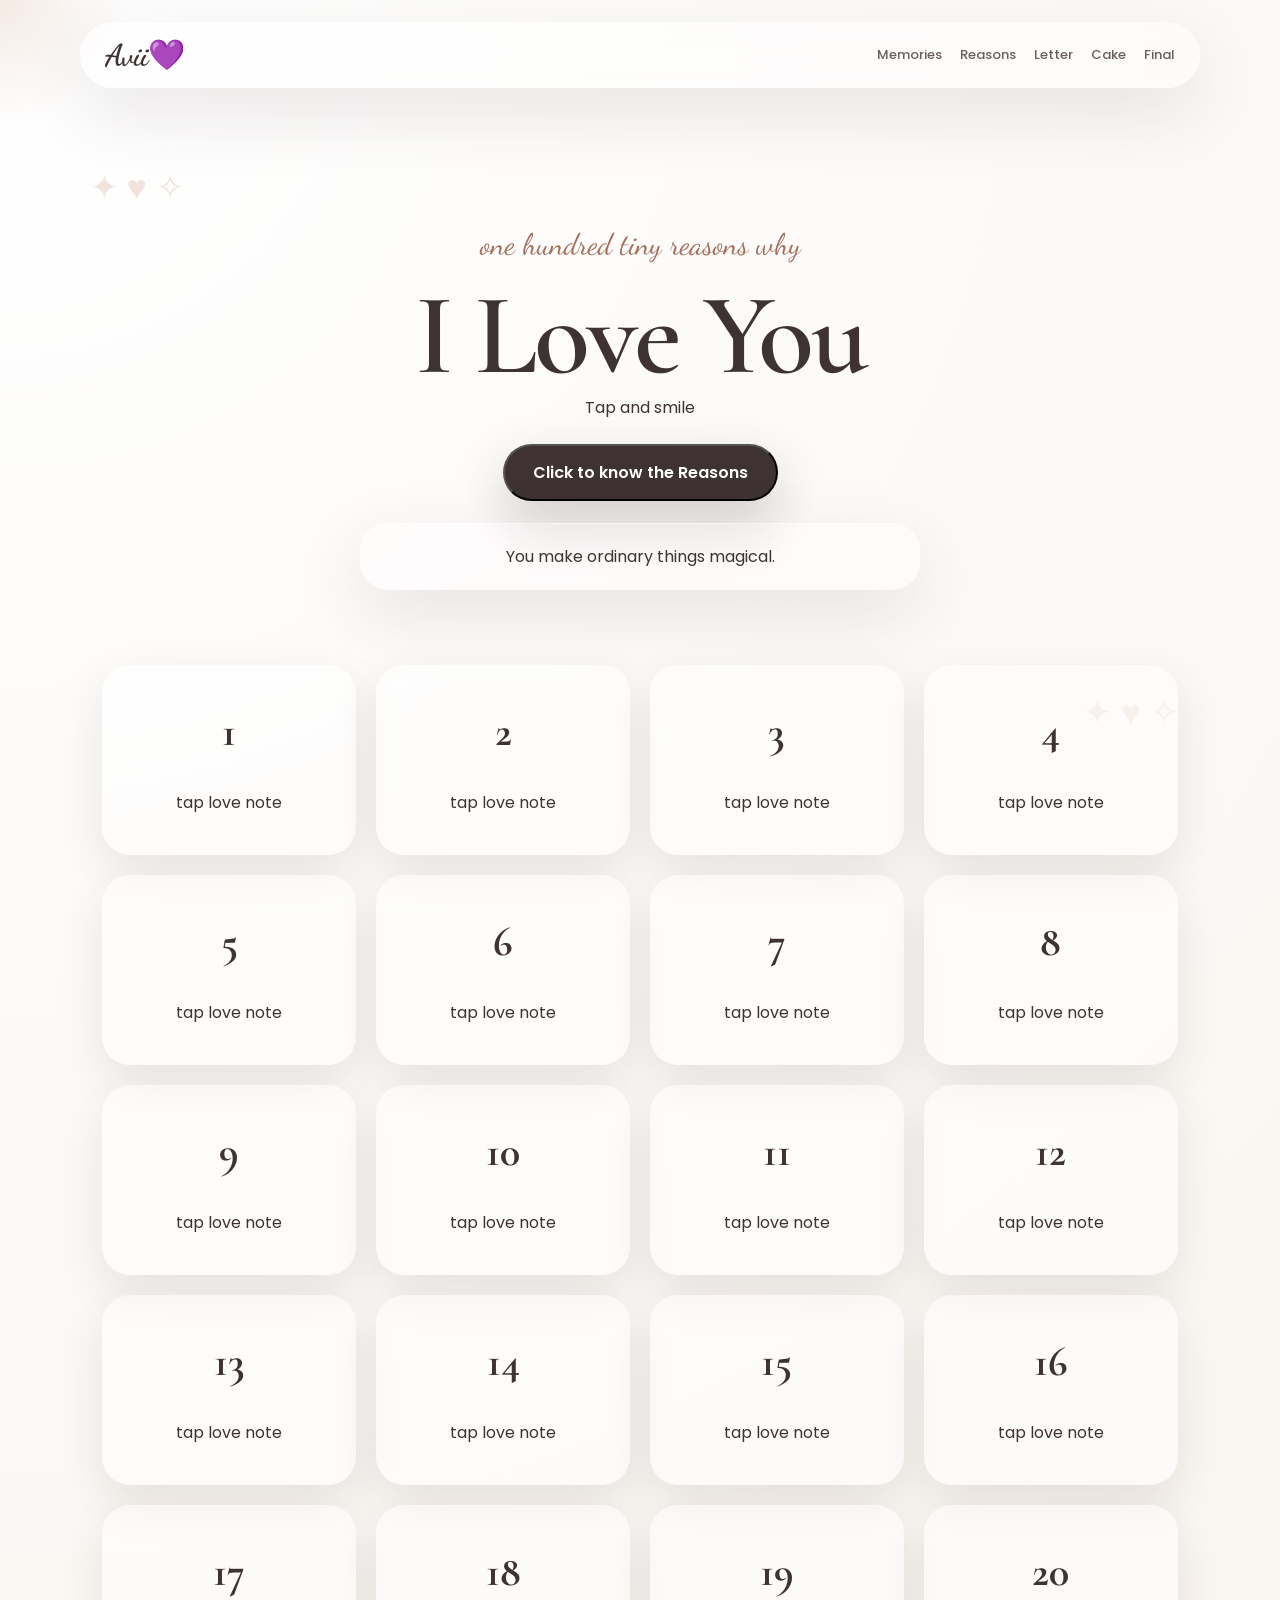
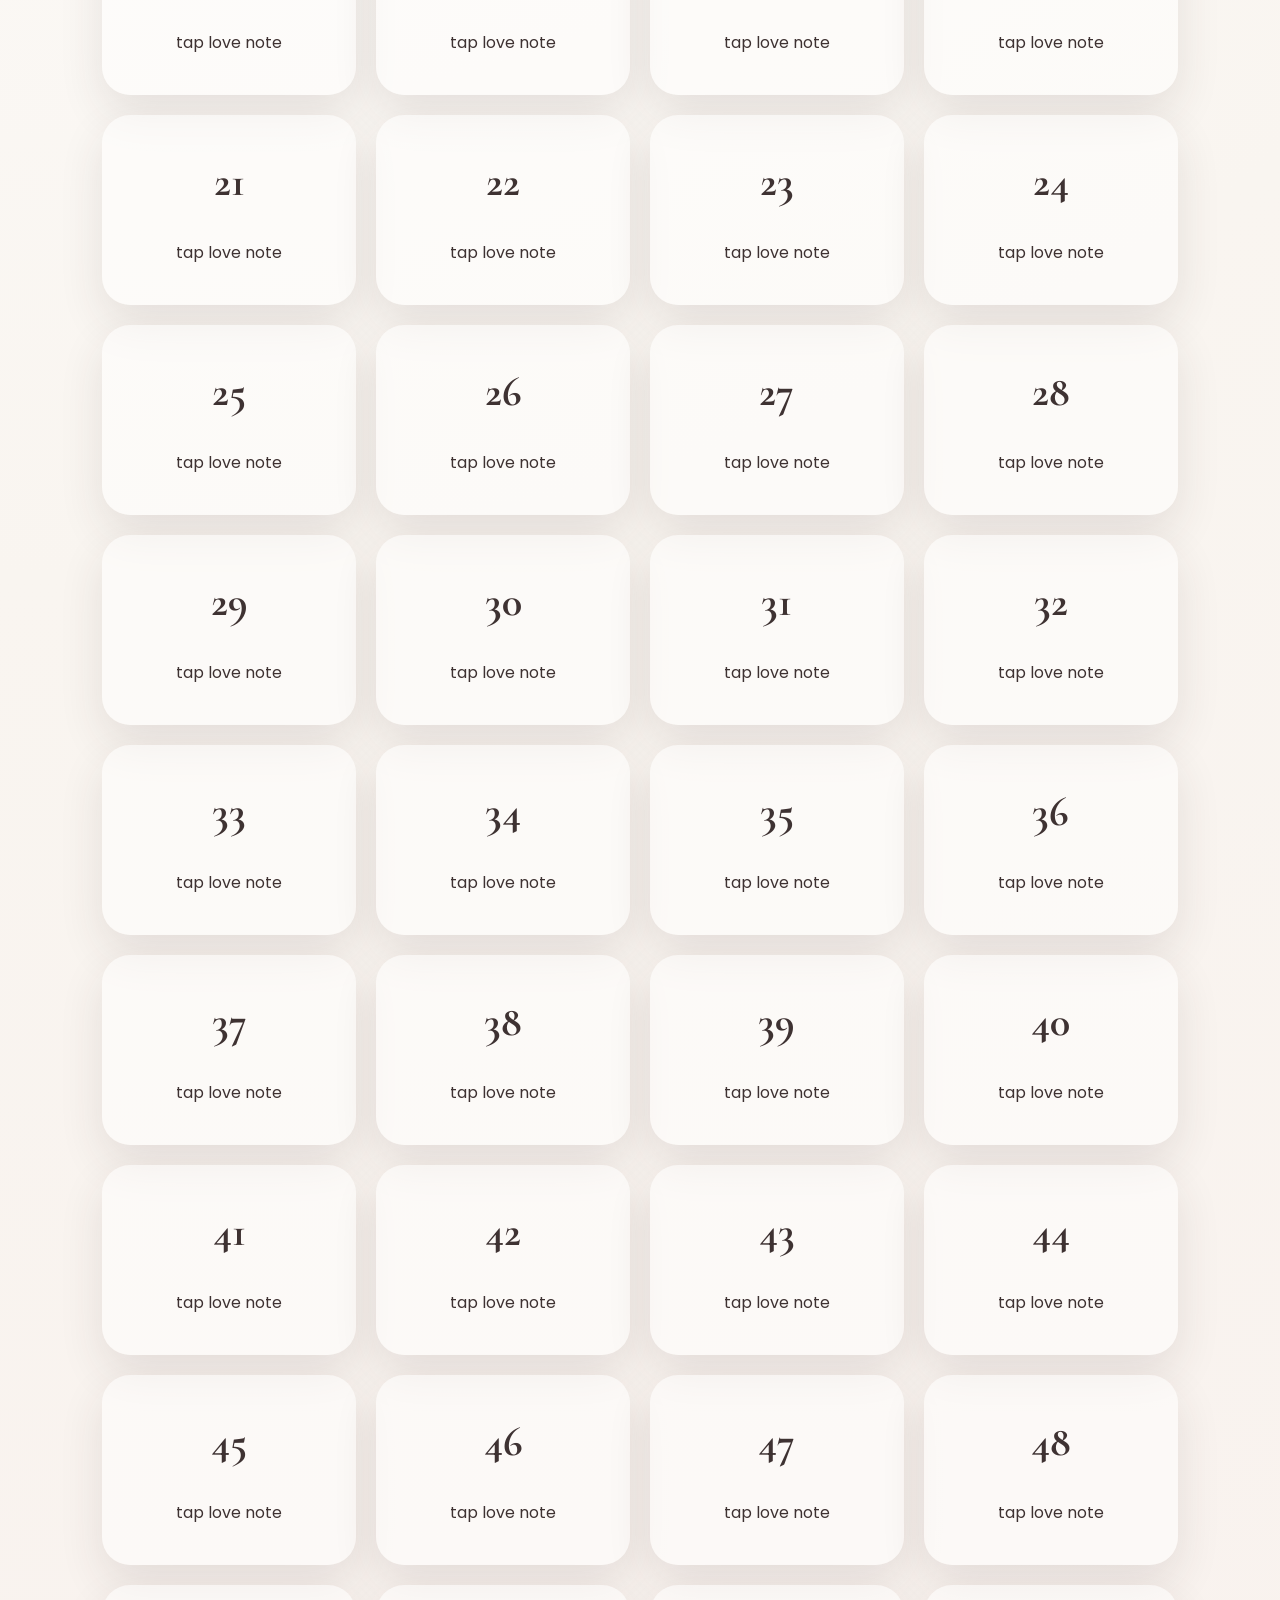
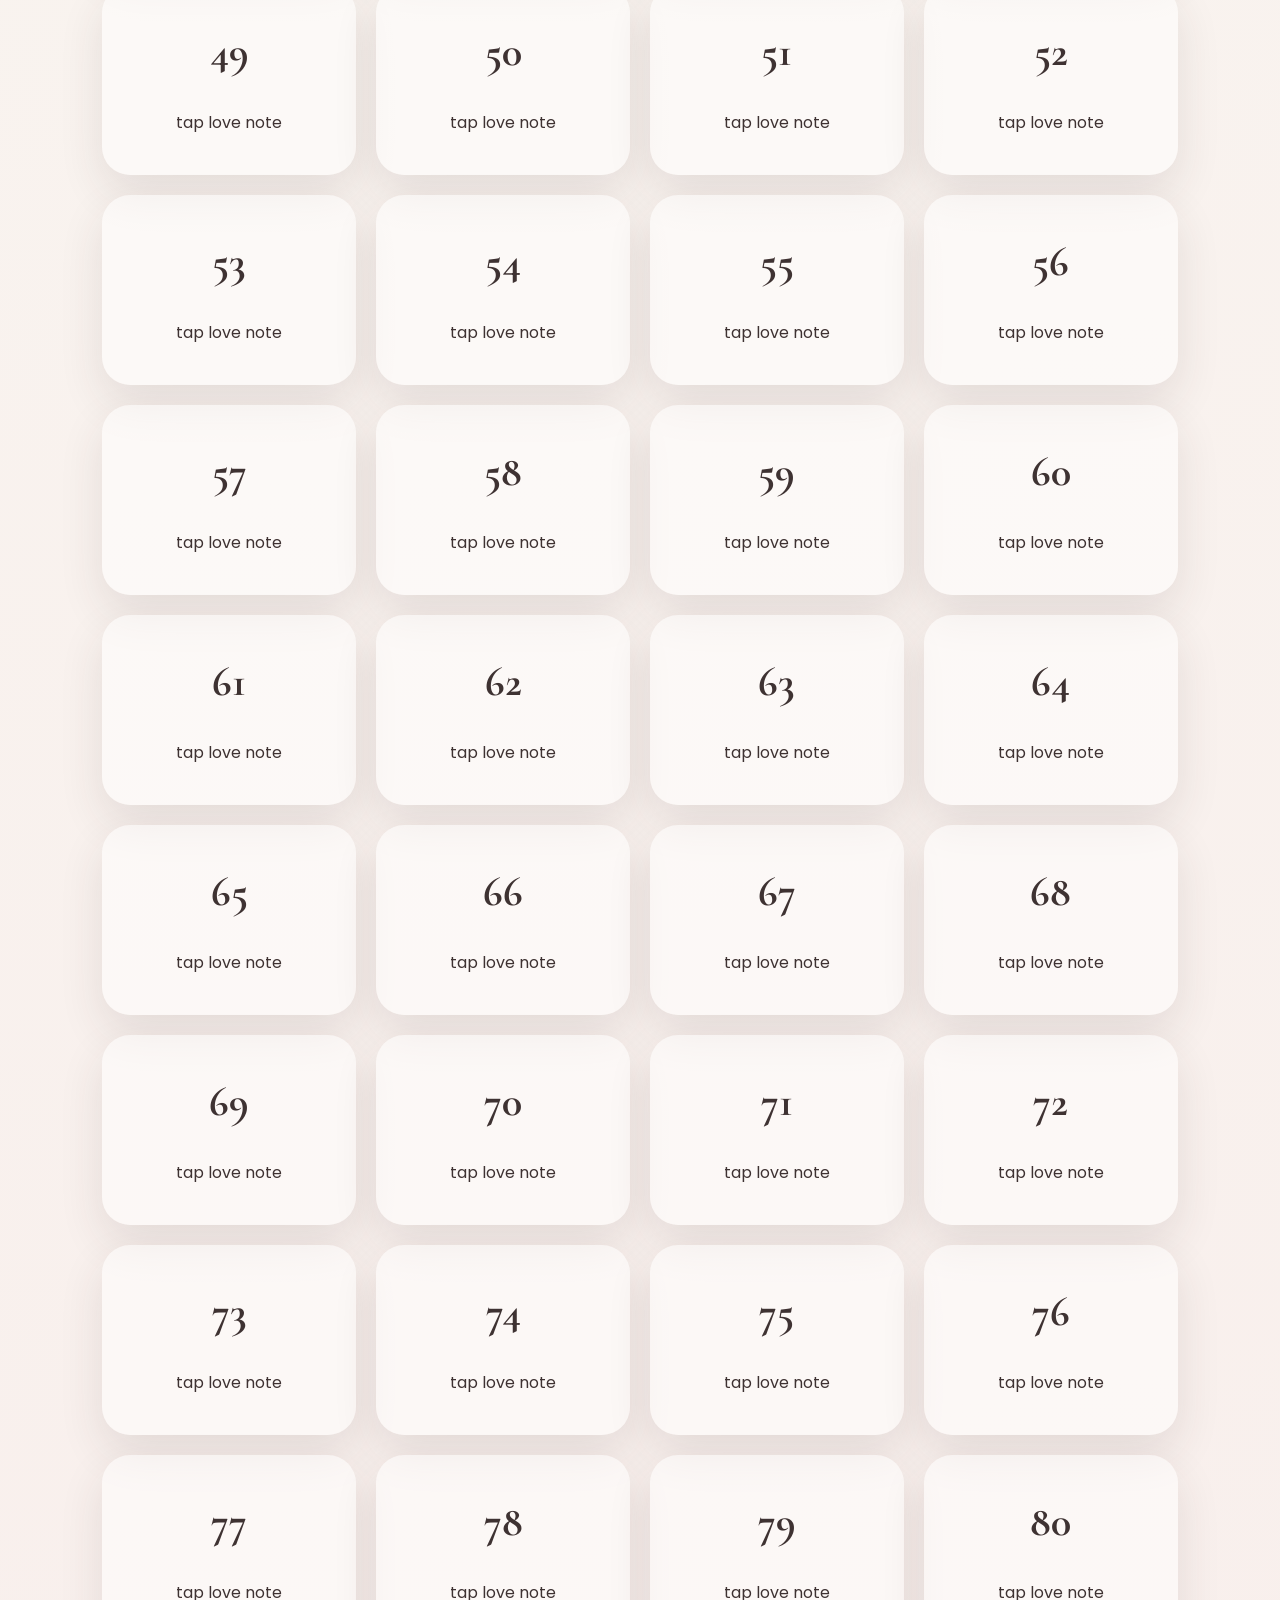
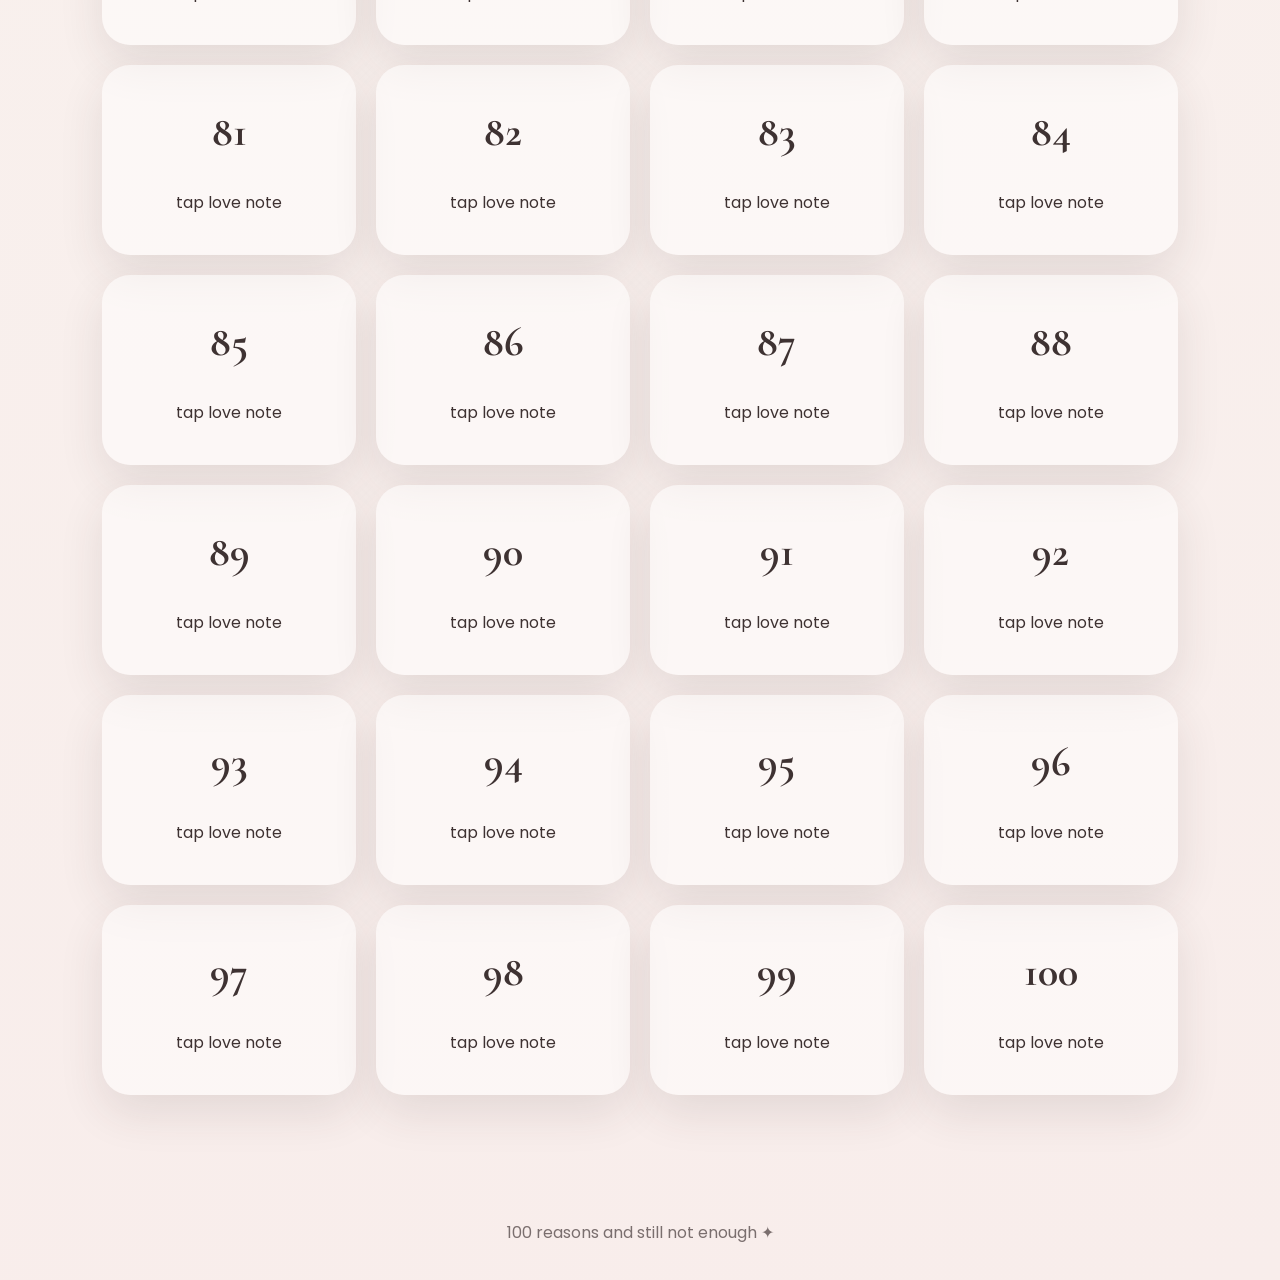
==== reasons.html @ 1ae984a4 "Add files via upload" ====
<!DOCTYPE html>
<html lang="en">
<head>
  <meta charset="UTF-8" />
  <meta name="viewport" content="width=device-width, initial-scale=1.0" />
  <title>Reasons | Avii💜</title>
  <link href="https://fonts.googleapis.com/css2?family=Cormorant+Garamond:wght@400;500;600;700&family=Dancing+Script:wght@500;600;700&family=Poppins:wght@300;400;500;600;700&display=swap" rel="stylesheet" />
  <link rel="stylesheet" href="style.css" />
</head>
<body>
  <div class="cursor-glow"></div>
  <div class="floating-bg"></div>

  <nav class="navbar glass">
    <a href="index.html" class="logo">Avii💜</a>
    <div class="nav-links">
      <a href="memories.html">Memories</a>
      <a href="reasons.html">Reasons</a>
      <a href="letter.html">Letter</a>
      <a href="cake.html">Cake</a>
      <a href="final.html">Final</a>
    </div>
  </nav>

  <header class="sub-hero reveal">
    <p class="script-text">one hundred tiny reasons why</p>
    <h1>I Love You</h1>
    <p>Tap and smile</p>
    <button class="btn primary" id="randomReasonBtn">Click to know the Reasons</button>
    <div class="random-reason glass" id="randomReason">You make ordinary things magical.</div>
  </header>

  <section class="reason-grid" id="reasonGrid" data-image-folder="assets" data-image-count="100">
  </section>

  <footer class="footer">100 reasons and still not enough ✦</footer>
  <script src="script.js"></script>
</body>
</html>
---- style.css ----
:root {
  --warm-white: #f9f5f0;
  --blush: #f8edeb;
  --rose: #e8cfc1;
  --champagne: #d8b4a0;
  --cocoa: #3e3232;
  --serif: "Cormorant Garamond", serif;
  --script: "Dancing Script", cursive;
  --body: "Poppins", sans-serif;
}

* {
  box-sizing: border-box;
  margin: 0;
  padding: 0;
}

html {
  scroll-behavior: smooth;
}

body {
  min-height: 100vh;
  overflow-x: hidden;
  color: var(--cocoa);
  font-family: var(--body);
  background: radial-gradient(circle at top left, #fff 0%, var(--warm-white) 35%, var(--blush) 100%);
}

a {
  color: inherit;
  text-decoration: none;
}

button {
  font: inherit;
}

.glass {
  background: rgba(255, 255, 255, 0.35);
  border: 1px solid rgba(255, 255, 255, 0.55);
  backdrop-filter: blur(22px);
  box-shadow: 0 24px 70px rgba(62, 50, 50, 0.12);
}

.navbar {
  position: fixed;
  top: 22px;
  left: 50%;
  z-index: 50;
  width: min(1120px, 92%);
  display: flex;
  align-items: center;
  justify-content: space-between;
  padding: 14px 24px;
  border-radius: 999px;
  transform: translateX(-50%);
}

.logo {
  font-family: var(--script);
  font-size: 30px;
  font-weight: 700;
}

.nav-links {
  display: flex;
  gap: 18px;
  font-size: 13px;
  font-weight: 500;
}

.nav-links a {
  opacity: 0.78;
  transition: 0.3s;
}

.nav-links a:hover {
  color: #9f6a59;
  opacity: 1;
}

.cursor-glow {
  position: fixed;
  z-index: 0;
  width: 280px;
  height: 280px;
  border-radius: 50%;
  pointer-events: none;
  background: radial-gradient(circle, rgba(216, 180, 160, 0.28), transparent 65%);
  transform: translate(-50%, -50%);
}

.floating-bg::before,
.floating-bg::after {
  content: "✦ ♥ ✧";
  position: fixed;
  z-index: 0;
  color: rgba(216, 180, 160, 0.35);
  font-size: 34px;
  animation: float 8s infinite ease-in-out;
}

.floating-bg::before {
  top: 18%;
  left: 7%;
}

.floating-bg::after {
  right: 8%;
  bottom: 18%;
  animation-delay: 2s;
}

.hero,
.page-section {
  min-height: 100vh;
}

.hero {
  position: relative;
  display: grid;
  grid-template-columns: 1.2fr 0.8fr;
  align-items: center;
  padding: 120px 9% 70px;
  background: linear-gradient(120deg, rgba(249, 245, 240, 0.78), rgba(248, 237, 235, 0.65)), var(--hero-image) center/cover;
}

.hero-overlay {
  position: absolute;
  inset: 0;
  background: radial-gradient(circle at 70% 40%, rgba(255, 255, 255, 0.55), transparent 35%);
}

.hero-content,
.countdown-card {
  position: relative;
  z-index: 2;
}

.script-text {
  margin-bottom: 8px;
  color: #a36f5c;
  font-family: var(--script);
  font-size: 30px;
}

.hero h1,
.sub-hero h1,
.final-page h1,
.cake-page h1 {
  font-family: var(--serif);
  font-size: clamp(62px, 9vw, 128px);
  font-weight: 600;
  line-height: 0.86;
  letter-spacing: -3px;
}

.hero h1 span {
  color: #8f5f51;
  font-style: italic;
}

.hero-desc {
  max-width: 560px;
  margin: 28px 0;
  font-size: 18px;
  line-height: 1.8;
}

.btn {
  display: inline-flex;
  align-items: center;
  justify-content: center;
  margin-right: 12px;
  padding: 14px 28px;
  border-radius: 999px;
  font-weight: 600;
  transition: 0.3s;
}

.primary {
  color: #fff;
  background: var(--cocoa);
  box-shadow: 0 20px 50px rgba(62, 50, 50, 0.22);
}

.ghost {
  background: rgba(255, 255, 255, 0.42);
  border: 1px solid rgba(62, 50, 50, 0.1);
}

.btn:hover,
.cut-cake-btn:hover {
  transform: translateY(-4px);
}

.countdown-card {
  max-width: 420px;
  padding: 28px;
  border-radius: 32px;
}

.countdown {
  display: grid;
  grid-template-columns: repeat(4, 1fr);
  gap: 12px;
}

.countdown div {
  padding: 18px 10px;
  text-align: center;
  background: rgba(255, 255, 255, 0.42);
  border-radius: 22px;
}

.countdown strong {
  font-family: var(--serif);
  font-size: 36px;
}

.countdown span {
  display: block;
  font-size: 12px;
}

.music-btn {
  position: fixed;
  right: 28px;
  bottom: 28px;
  z-index: 60;
  width: 56px;
  height: 56px;
  color: #fff;
  font-size: 24px;
  background: var(--cocoa);
  border: 0;
  border-radius: 50%;
  box-shadow: 0 18px 42px rgba(62, 50, 50, 0.25);
  cursor: pointer;
}

.sub-hero {
  padding: 150px 8% 55px;
  text-align: center;
}

.sub-hero p {
  max-width: 680px;
  margin: 10px auto 24px;
}

.masonry {
  columns: 3 260px;
  column-gap: 24px;
  padding: 30px 8%;
}

.polaroid {
  break-inside: avoid;
  margin-bottom: 24px;
  padding: 14px 14px 22px;
  background: #fff;
  border-radius: 24px;
  box-shadow: 0 20px 55px rgba(62, 50, 50, 0.14);
  transform: rotate(-1deg);
  transition: 0.35s;
}

.polaroid:nth-child(even) {
  transform: rotate(1.5deg);
}

.polaroid:hover {
  transform: translateY(-8px) rotate(0);
}

.photo {
  height: 260px;
  border-radius: 18px;
  background: linear-gradient(135deg, var(--rose), var(--champagne)) center/cover;
}
.photo video {
  width: 100%;
  height: 100%;
  border-radius: 18px;
  object-fit: cover;
  display: block;
}

.tall .photo {
  height: 390px;
}

.wide .photo {
  height: 230px;
}

.polaroid p {
  margin-top: 12px;
  font-family: var(--script);
  font-size: 25px;
}

.reason-grid {
  display: grid;
  grid-template-columns: repeat(auto-fit, minmax(210px, 1fr));
  gap: 20px;
  padding: 20px 8% 90px;
}

.reason-card {
  height: 190px;
  perspective: 900px;
  cursor: pointer;
}

.reason-inner {
  position: relative;
  width: 100%;
  height: 100%;
  transition: 0.7s;
  transform-style: preserve-3d;
}

.reason-card:hover .reason-inner,
.reason-card:focus-within .reason-inner {
  transform: rotateY(180deg);
}

.reason-front,
.reason-back {
  position: absolute;
  inset: 0;
  display: grid;
  place-items: center;
  padding: 24px;
  text-align: center;
  border-radius: 28px;
  backface-visibility: hidden;
  box-shadow: 0 18px 45px rgba(62, 50, 50, 0.11);
}

.reason-front {
  background: rgba(255, 255, 255, 0.5);
}

.reason-front h3 {
  font-family: var(--serif);
  font-size: 42px;
}

.reason-back {
  color: #fff;
  background-position: center;
  background-size: cover;
  transform: rotateY(180deg);
  place-items: end center;
  padding: 24px 20px 22px;
}

.reason-back p {
  width: 100%;
  margin: 0;
  font-family: var(--script);
  font-size: 25px;
  line-height: 1.25;
  text-shadow: 0 8px 24px rgba(0, 0, 0, 0.55);
}

.random-reason {
  max-width: 560px;
  margin: 22px auto 0;
  padding: 20px;
  border-radius: 28px;
}

.letter-page {
  min-height: 100vh;
  display: grid;
  grid-template-columns: 0.8fr 1.2fr;
  gap: 50px;
  align-items: center;
  padding: 150px 9% 70px;
}

.envelope {
  position: relative;
  height: 260px;
  cursor: pointer;
}

.env-body {
  position: absolute;
  bottom: 0;
  display: grid;
  place-items: center;
  width: 100%;
  height: 180px;
  border-radius: 18px;
  background: linear-gradient(135deg, var(--rose), #fff);
  box-shadow: 0 30px 70px rgba(62, 50, 50, 0.14);
}

.flap {
  position: absolute;
  top: 0;
  left: 8%;
  width: 84%;
  height: 160px;
  background: var(--champagne);
  clip-path: polygon(50% 100%, 0 0, 100% 0);
  transform-origin: top;
  transition: 0.7s;
}

.envelope.open .flap {
  transform: rotateX(180deg);
}

.letter-paper {
  min-height: 500px;
  padding: 46px;
  background: #fffaf5;
  border-radius: 34px;
  box-shadow: 0 30px 80px rgba(62, 50, 50, 0.16);
}

.letter-paper h1 {
  font-family: var(--serif);
  font-size: 58px;
}

.letter-paper p:last-child {
  font-size: 17px;
  line-height: 2;
}

.night {
  color: #fff;
  background: radial-gradient(circle at top, #453636 0%, #191317 70%);
}

.cake-page,
.final-page {
  min-height: 100vh;
  display: grid;
  place-items: center;
  padding: 150px 8% 70px;
  text-align: center;
}

.final-page {
  background: linear-gradient(rgba(25, 19, 23, 0.45), rgba(25, 19, 23, 0.86)), var(--final-image) center/cover;
}

.cake-page h1,
.final-page h1 {
  max-width: 900px;
}


.cake-section {
  position: relative;
  display: flex;
  flex-direction: column;
  align-items: center;
  justify-content: center;
  min-height: 62vh;
  overflow: visible;
}

.cake-glow {
  position: absolute;
  width: 460px;
  height: 460px;
  border-radius: 50%;
  background: radial-gradient(circle, rgba(255, 214, 186, 0.34), transparent 68%);
  filter: blur(2px);
}

.cake-stage-text {
  position: relative;
  z-index: 8;
  margin: 18px auto 28px;
  max-width: 620px;
  padding: 14px 22px;
  border: 1px solid rgba(255, 255, 255, 0.32);
  border-radius: 999px;
  background: rgba(255, 255, 255, 0.13);
  color: rgba(255, 255, 255, 0.88);
  backdrop-filter: blur(14px);
  font-size: 14px;
}

.cake {
  position: relative;
  width: 390px;
  height: 330px;
  margin-bottom: 38px;
  overflow: visible;
}

.plate {
  position: absolute;
  left: 50%;
  bottom: -18px;
  width: 390px;
  height: 34px;
  border-radius: 50%;
  background: rgba(255, 255, 255, 0.34);
  transform: translateX(-50%);
  box-shadow: 0 26px 45px rgba(0, 0, 0, 0.24);
}

.candles {
  position: absolute;
  top: 2px;
  left: 50%;
  z-index: 7;
  display: flex;
  gap: 28px;
  transform: translateX(-50%);
  transition: 0.85s ease;
}

.candle {
  position: relative;
  display: block;
  width: 13px;
  height: 58px;
  margin-top: 24px;
  border-radius: 8px;
  background: repeating-linear-gradient(45deg, #fff 0 7px, #f7a7b5 7px 14px);
  box-shadow: inset 0 -8px 12px rgba(0, 0, 0, 0.08);
}

.flame {
  position: absolute;
  top: -28px;
  left: 50%;
  width: 16px;
  height: 30px;
  border-radius: 50% 50% 45% 45%;
  background: radial-gradient(circle at 50% 65%, #fff7a8 0 24%, #ffd166 25% 56%, #ff7b00 57% 100%);
  transform: translateX(-50%);
  box-shadow: 0 0 18px #ffb347, 0 0 36px rgba(255, 179, 71, 0.72);
  animation: flicker 0.8s infinite alternate;
  transform-origin: bottom center;
  transition: 0.45s ease;
}

.smoke {
  position: absolute;
  top: -30px;
  left: 50%;
  width: 10px;
  height: 10px;
  border-radius: 50%;
  background: rgba(255, 255, 255, 0.72);
  opacity: 0;
  filter: blur(3px);
  transform: translateX(-50%) scale(0.3);
}

.cake.blow .flame {
  opacity: 0;
  transform: translateX(-50%) translateY(12px) scale(0.1) rotate(18deg);
  box-shadow: none;
}

.cake.blow .smoke {
  animation: smokeUp 1.45s ease-out forwards;
}

.cake.blow .candle:nth-child(2) .smoke {
  animation-delay: 0.15s;
}

.cake.blow .candle:nth-child(3) .smoke {
  animation-delay: 0.3s;
}

.cake-top,
.cake-middle,
.cake-bottom,
.cake-slice {
  position: absolute;
  left: 50%;
  border-radius: 22px;
  transform: translateX(-50%);
  transition: 0.9s cubic-bezier(0.22, 0.82, 0.22, 1);
}

.cake-top,
.cake-middle,
.cake-bottom {
  z-index: 3;
  box-shadow: 0 24px 42px rgba(0, 0, 0, 0.22);
  overflow: hidden;
}

.cake-top::after,
.cake-middle::after,
.cake-bottom::after {
  content: "";
  position: absolute;
  inset: 11px 18px auto;
  height: 12px;
  border-radius: 999px;
  background: rgba(255, 255, 255, 0.38);
}

.cake-bottom {
  bottom: 24px;
  width: 330px;
  height: 92px;
  background: linear-gradient(135deg, #e8cfc1, #c8937a);
}

.cake-middle {
  bottom: 104px;
  width: 270px;
  height: 84px;
  background: linear-gradient(135deg, #f8edeb, #e7b7aa);
}

.cake-top {
  bottom: 176px;
  width: 210px;
  height: 74px;
  background: linear-gradient(135deg, #fff5f2, #f1c8bb);
}

.cut-line {
  position: absolute;
  left: 57%;
  bottom: 24px;
  z-index: 6;
  width: 3px;
  height: 228px;
  border-radius: 999px;
  background: rgba(255, 255, 255, 0.85);
  opacity: 0;
  transform: rotate(10deg) scaleY(0);
  transform-origin: top;
  box-shadow: 0 0 18px rgba(255, 255, 255, 0.65);
}

.cake.knife-in .cut-line {
  opacity: 1;
  animation: cutTrace 0.75s ease-in-out forwards;
}

.cake-slice {
  z-index: 5;
  right: 20px;
  left: auto;
  bottom: 24px;
  width: 126px;
  height: 225px;
  border-radius: 18px 22px 20px 18px;
  background: linear-gradient(135deg, #fff5f2 0 30%, #f8edeb 30% 63%, #e8cfc1 63% 100%);
  clip-path: polygon(13% 0, 100% 13%, 78% 100%, 0 100%);
  opacity: 0;
  transform: translateX(-12px) rotate(0deg) scale(0.97);
  box-shadow: 0 28px 48px rgba(0, 0, 0, 0.25);
}

.cake-slice::before {
  content: "";
  position: absolute;
  inset: 0;
  background: radial-gradient(circle at 62% 38%, rgba(195, 92, 92, 0.65) 0 4px, transparent 5px),
    radial-gradient(circle at 48% 72%, rgba(195, 92, 92, 0.55) 0 4px, transparent 5px);
}

.knife {
  position: absolute;
  top: 0;
  right: -170px;
  z-index: 9;
  width: 218px;
  height: 44px;
  opacity: 0;
  transform: translate(80px, -20px) rotate(-34deg);
  transform-origin: right center;
  transition: 1s cubic-bezier(0.22, 0.82, 0.22, 1);
}

.knife-blade {
  position: absolute;
  left: 0;
  top: 12px;
  width: 158px;
  height: 18px;
  border-radius: 999px 4px 4px 999px;
  background: linear-gradient(90deg, #ffffff, #d7d7d7 55%, #9e9e9e);
  box-shadow: 0 14px 28px rgba(0, 0, 0, 0.25);
}

.knife-blade::before {
  content: "";
  position: absolute;
  left: 4px;
  top: 3px;
  width: 120px;
  height: 4px;
  border-radius: 999px;
  background: rgba(255, 255, 255, 0.8);
}

.knife-handle {
  position: absolute;
  right: 0;
  top: 5px;
  width: 68px;
  height: 32px;
  border-radius: 999px;
  background: linear-gradient(135deg, #714948, #3e292d);
  box-shadow: inset 8px 0 10px rgba(255, 255, 255, 0.08), 0 12px 24px rgba(0, 0, 0, 0.28);
}

.cake.knife-in .knife {
  opacity: 1;
  transform: translate(-205px, 128px) rotate(-21deg);
}

.cake.sliced .knife {
  opacity: 0;
  transform: translate(-245px, 170px) rotate(-12deg);
}

.cake.sliced .cake-top,
.cake.sliced .cake-middle,
.cake.sliced .cake-bottom {
  clip-path: polygon(0 0, 62% 0, 52% 100%, 0 100%);
}

.cake.sliced .cake-slice {
  opacity: 1;
  transform: translate(78px, 34px) rotate(12deg) scale(1);
}

.cake.sliced .candles {
  transform: translateX(-83%) translateY(-4px) rotate(-5deg);
}

.cut-cake-btn {
  position: relative;
  z-index: 8;
  padding: 18px 40px;
  color: #3e3232;
  font-size: 18px;
  font-weight: 600;
  cursor: pointer;
  background: rgba(255, 255, 255, 0.82);
  border: 0;
  border-radius: 50px;
  box-shadow: 0 10px 30px rgba(0, 0, 0, 0.16);
  transition: 0.4s;
}

.cut-cake-btn:hover {
  transform: translateY(-4px) scale(1.03);
}

.cut-cake-btn:disabled {
  cursor: default;
  opacity: 0.92;
  transform: none;
}

@keyframes smokeUp {
  0% { opacity: 0; transform: translateX(-50%) translateY(0) scale(0.35); }
  20% { opacity: 0.8; }
  100% { opacity: 0; transform: translateX(-50%) translateY(-58px) scale(2.3); }
}

@keyframes cutTrace {
  0% { transform: rotate(10deg) scaleY(0); }
  100% { transform: rotate(10deg) scaleY(1); }
}

#confetti {
  position: fixed;
  inset: 0;
  pointer-events: none;
}

.footer {
  padding: 35px;
  color: rgba(62, 50, 50, 0.68);
  text-align: center;
}

.night .footer {
  color: rgba(255, 255, 255, 0.65);
}

.reveal {
  opacity: 0;
  transform: translateY(24px);
  animation: reveal 0.8s forwards;
}

.delay-1 {
  animation-delay: 0.18s;
}

.delay-2 {
  animation-delay: 0.34s;
}

@keyframes reveal {
  to {
    opacity: 1;
    transform: none;
  }
}

@keyframes float {
  50% {
    transform: translateY(-26px) rotate(8deg);
  }
}

@keyframes flicker {
  to {
    transform: scale(1.15) translateY(-2px);
    opacity: 0.84;
  }
}

@media (max-width: 900px) {
  .hero,
  .letter-page {
    grid-template-columns: 1fr;
  }

  .nav-links {
    display: none;
  }

  .hero {
    padding-top: 145px;
  }

  .hero h1,
  .sub-hero h1,
  .final-page h1,
  .cake-page h1 {
    font-size: 64px;
  }

  .countdown {
    grid-template-columns: repeat(2, 1fr);
  }

  .cake {
    transform: scale(0.86);
  }
}


/* =========================================================
   RESPONSIVE FIXES
   Added to make the birthday website work nicely on laptops,
   tablets, mobile phones, and very small screens.
   ========================================================= */

html {
  -webkit-text-size-adjust: 100%;
}

body {
  width: 100%;
}

img,
video,
canvas {
  max-width: 100%;
}

main,
header,
section,
footer,
.navbar {
  position: relative;
}

.hero-content,
.countdown-card,
.sub-hero,
.masonry,
.reason-grid,
.letter-page,
.cake-page,
.final-page,
.footer {
  z-index: 1;
}

.navbar {
  gap: 14px;
}

.nav-links {
  min-width: 0;
}

.nav-links a {
  white-space: nowrap;
}

.hero-actions {
  display: flex;
  flex-wrap: wrap;
  gap: 12px;
}

.hero-actions .btn,
.final-page .btn,
.sub-hero .btn {
  margin-right: 0;
}

.countdown-card {
  width: 100%;
  justify-self: center;
}

.masonry {
  width: 100%;
}

.photo {
  overflow: hidden;
  background-position: center;
  background-size: cover;
}

.reason-card:focus .reason-inner {
  transform: rotateY(180deg);
}

.letter-paper,
.random-reason,
.countdown-card,
.polaroid,
.reason-front,
.reason-back {
  overflow-wrap: anywhere;
}

/* Laptop / small desktop */
@media (max-width: 1100px) {
  .hero {
    grid-template-columns: 1fr 0.9fr;
    gap: 36px;
    padding-inline: 6%;
  }

  .letter-page {
    gap: 34px;
    padding-inline: 6%;
  }

  .cake-page,
  .final-page {
    padding-inline: 6%;
  }
}

/* Tablet */
@media (max-width: 900px) {
  .navbar {
    top: 14px;
    width: min(720px, 94%);
    align-items: center;
  }

  .nav-links {
    display: flex;
    gap: 12px;
    max-width: 70%;
    overflow-x: auto;
    padding: 6px 2px 7px;
    scrollbar-width: none;
  }

  .nav-links::-webkit-scrollbar {
    display: none;
  }

  .nav-links a {
    padding: 8px 12px;
    border-radius: 999px;
    background: rgba(255, 255, 255, 0.38);
  }

  .hero,
  .letter-page {
    grid-template-columns: 1fr;
  }

  .hero {
    gap: 36px;
    min-height: auto;
    padding: 145px 6% 70px;
    background-position: center top;
  }

  .hero h1,
  .sub-hero h1,
  .final-page h1,
  .cake-page h1 {
    font-size: clamp(52px, 12vw, 82px);
    letter-spacing: -2px;
  }

  .countdown {
    grid-template-columns: repeat(4, 1fr);
  }

  .sub-hero {
    padding: 135px 6% 45px;
  }

  .masonry {
    columns: 2 240px;
    padding-inline: 6%;
  }

  .reason-grid {
    grid-template-columns: repeat(auto-fit, minmax(180px, 1fr));
    padding-inline: 6%;
  }

  .letter-page {
    min-height: auto;
    padding: 135px 6% 60px;
  }

  .envelope {
    max-width: 460px;
    width: 100%;
    margin: 0 auto;
  }

  .letter-paper {
    min-height: 360px;
  }

  .cake-page,
  .final-page {
    min-height: auto;
    padding: 135px 6% 60px;
  }

  .cake-section {
    min-height: 560px;
  }

  .cake {
    transform: scale(0.86);
    transform-origin: center top;
  }
}

/* Mobile */
@media (max-width: 640px) {
  .glass {
    backdrop-filter: blur(16px);
  }

  .navbar {
    top: 10px;
    width: 94%;
    flex-direction: column;
    justify-content: center;
    padding: 12px 14px;
    border-radius: 26px;
  }

  .logo {
    font-size: 28px;
    line-height: 1;
  }

  .nav-links {
    width: 100%;
    max-width: 100%;
    justify-content: flex-start;
    font-size: 12px;
  }

  .cursor-glow {
    display: none;
  }

  .floating-bg::before,
  .floating-bg::after {
    font-size: 24px;
    opacity: 0.65;
  }

  .hero {
    min-height: 100svh;
    padding: 150px 5% 46px;
    text-align: center;
  }

  .script-text {
    font-size: 25px;
  }

  .hero h1,
  .sub-hero h1,
  .final-page h1,
  .cake-page h1 {
    font-size: clamp(44px, 15vw, 62px);
    line-height: 0.92;
    letter-spacing: -1.4px;
  }

  .hero-desc {
    margin: 22px auto;
    font-size: 15px;
    line-height: 1.75;
  }

  .hero-actions {
    justify-content: center;
  }

  .btn {
    width: min(100%, 280px);
    padding: 13px 20px;
  }

  .countdown-card {
    padding: 20px;
    border-radius: 26px;
  }

  .countdown {
    grid-template-columns: repeat(2, 1fr);
    gap: 10px;
  }

  .countdown div {
    padding: 14px 8px;
    border-radius: 18px;
  }

  .countdown strong {
    font-size: 31px;
  }

  .music-btn {
    right: 18px;
    bottom: 18px;
    width: 50px;
    height: 50px;
    font-size: 22px;
  }

  .sub-hero {
    padding: 145px 5% 35px;
  }

  .sub-hero p {
    font-size: 14px;
    line-height: 1.7;
  }

  .masonry {
    columns: 1;
    padding: 20px 5% 60px;
  }

  .polaroid {
    margin-bottom: 18px;
    border-radius: 22px;
    transform: none;
  }

  .polaroid:nth-child(even),
  .polaroid:hover {
    transform: none;
  }

  .photo,
  .wide .photo {
    height: 245px;
  }

  .tall .photo {
    height: 340px;
  }

  .reason-grid {
    grid-template-columns: 1fr;
    gap: 16px;
    padding: 16px 5% 65px;
  }

  .reason-card {
    height: 172px;
  }

  .reason-front,
  .reason-back {
    border-radius: 24px;
  }

  .reason-back p,
  .polaroid p {
    font-size: 23px;
  }

  .random-reason {
    margin-top: 16px;
    padding: 16px;
    font-size: 14px;
  }

  .letter-page {
    padding: 145px 5% 45px;
    gap: 26px;
  }

  .envelope {
    height: 220px;
  }

  .env-body {
    height: 150px;
  }

  .flap {
    height: 135px;
  }

  .letter-paper {
    min-height: 330px;
    padding: 28px 22px;
    border-radius: 28px;
  }

  .letter-paper p:last-child {
    font-size: 15px;
    line-height: 1.9;
  }

  .cake-page,
  .final-page {
    padding: 145px 5% 48px;
  }

  .final-page p,
  .cake-page p {
    font-size: 14px;
    line-height: 1.7;
  }

  .cake-section {
    min-height: 500px;
    width: 100%;
  }

  .cake-glow {
    width: 320px;
    height: 320px;
  }

  .cake-stage-text {
    width: min(100%, 330px);
    margin-bottom: 12px;
    padding: 12px 16px;
    white-space: normal;
  }

  .cake {
    margin-bottom: -10px;
    transform: scale(0.72);
    transform-origin: center top;
  }

  .cut-cake-btn {
    width: min(100%, 310px);
    padding: 15px 22px;
    font-size: 16px;
  }

  .footer {
    padding: 25px 18px;
    font-size: 13px;
  }
}

/* Very small phones */
@media (max-width: 380px) {
  .navbar {
    width: 96%;
    padding-inline: 10px;
  }

  .nav-links a {
    padding: 7px 10px;
  }

  .hero,
  .sub-hero,
  .letter-page,
  .cake-page,
  .final-page {
    padding-inline: 4%;
  }

  .hero h1,
  .sub-hero h1,
  .final-page h1,
  .cake-page h1 {
    font-size: clamp(39px, 14vw, 50px);
  }

  .script-text {
    font-size: 23px;
  }

  .photo,
  .wide .photo {
    height: 220px;
  }

  .tall .photo {
    height: 300px;
  }

  .countdown strong {
    font-size: 28px;
  }

  .cake-section {
    min-height: 470px;
  }

  .cake {
    transform: scale(0.64);
    margin-bottom: -48px;
  }
}

@media (prefers-reduced-motion: reduce) {
  *,
  *::before,
  *::after {
    scroll-behavior: auto !important;
    animation-duration: 0.001ms !important;
    animation-iteration-count: 1 !important;
    transition-duration: 0.001ms !important;
  }
}


/* floating hearts */
.heart-layer { position: fixed; inset: 0; pointer-events: none; overflow: hidden; z-index: 5; }
.float-heart { position: absolute; bottom: -40px; opacity: 0; animation: heartRise linear forwards; }
@keyframes heartRise {
  0% { transform: translateY(0) rotate(0deg); opacity: 0; }
  10% { opacity: .85; }
  100% { transform: translateY(-110vh) rotate(25deg); opacity: 0; }
}
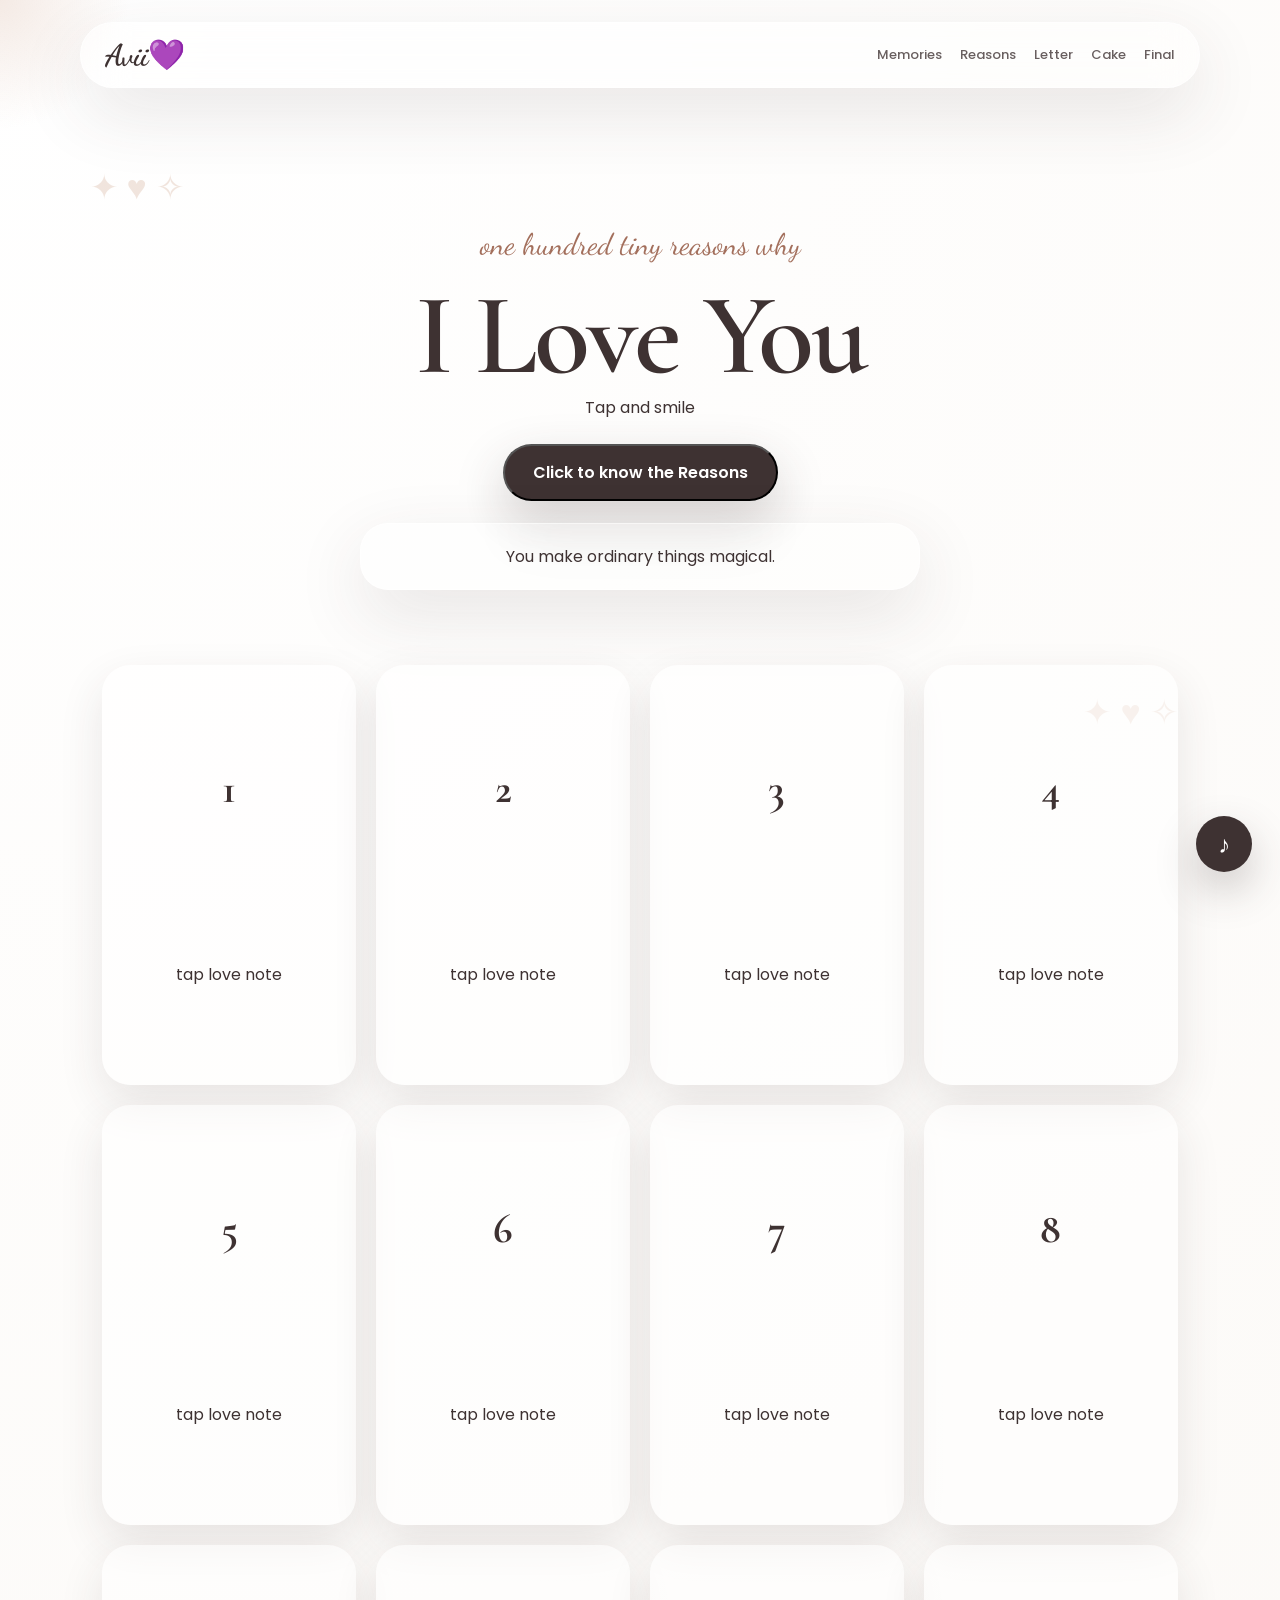
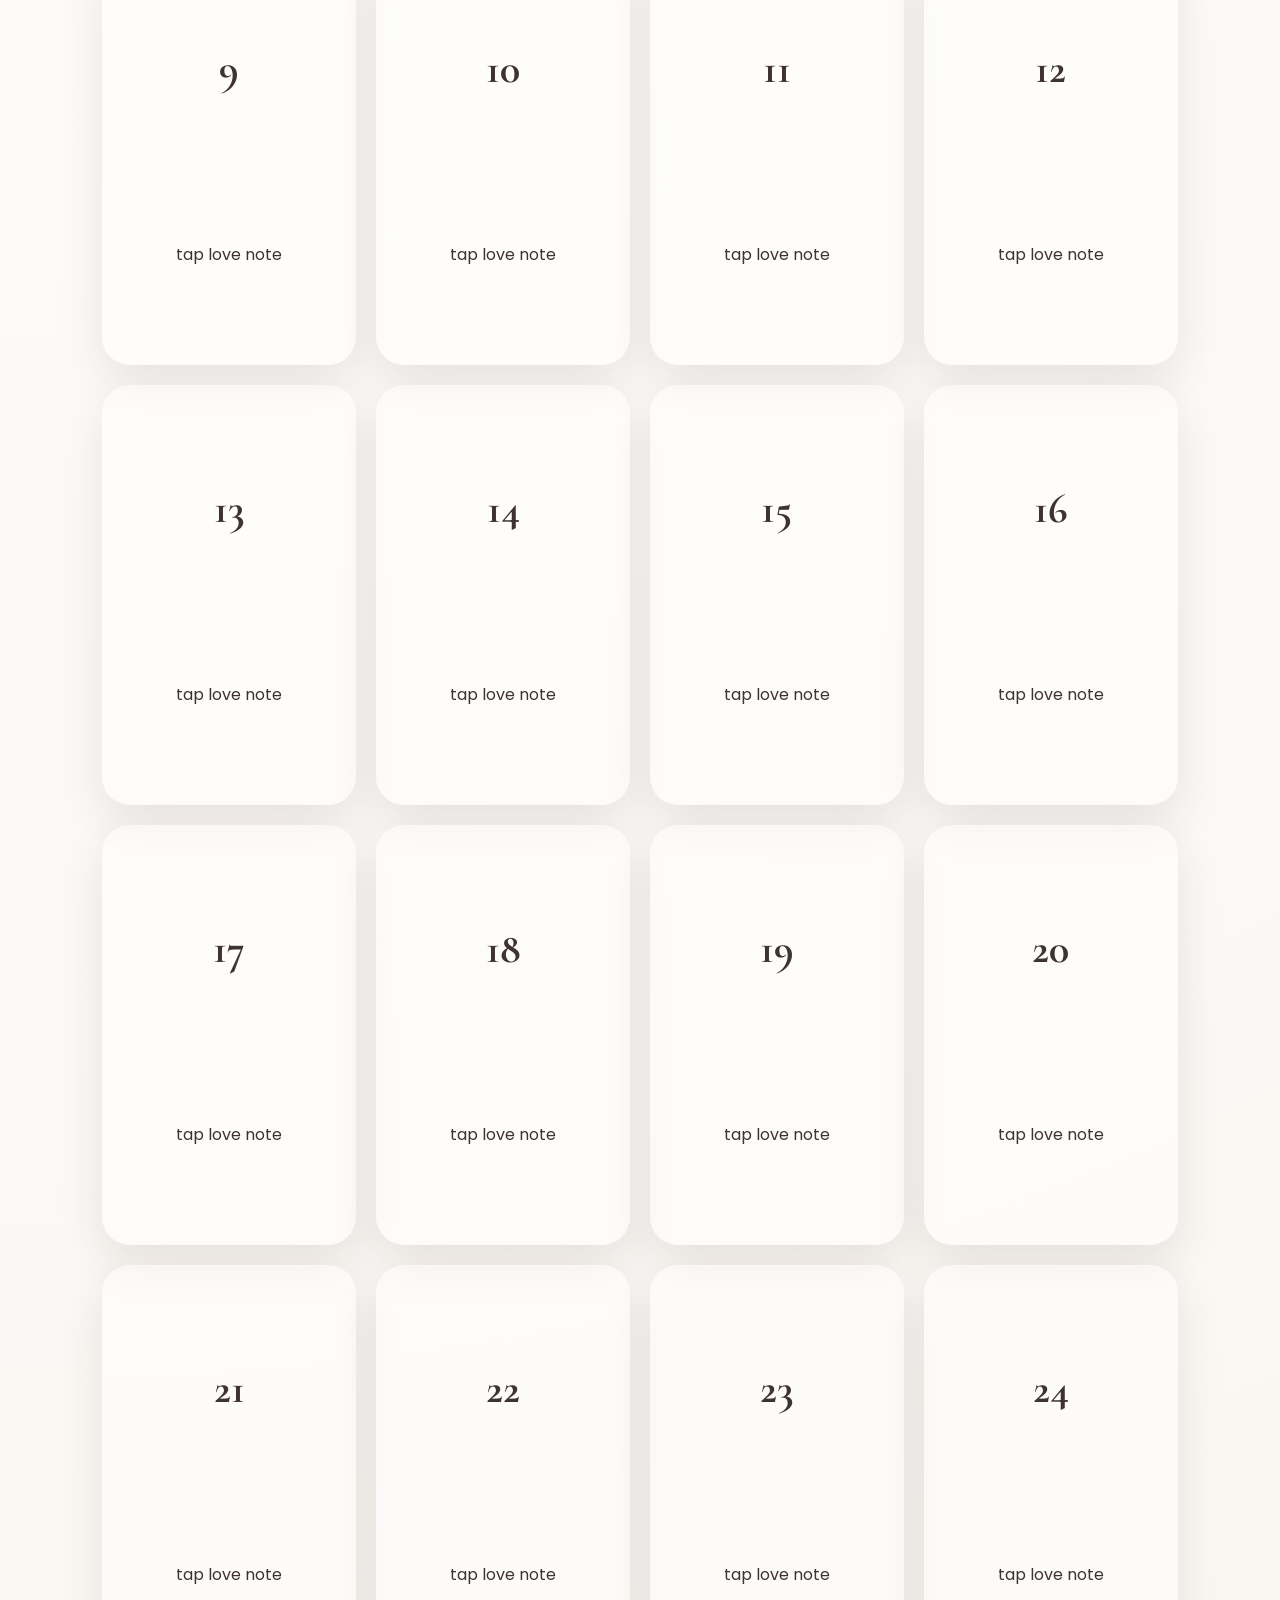
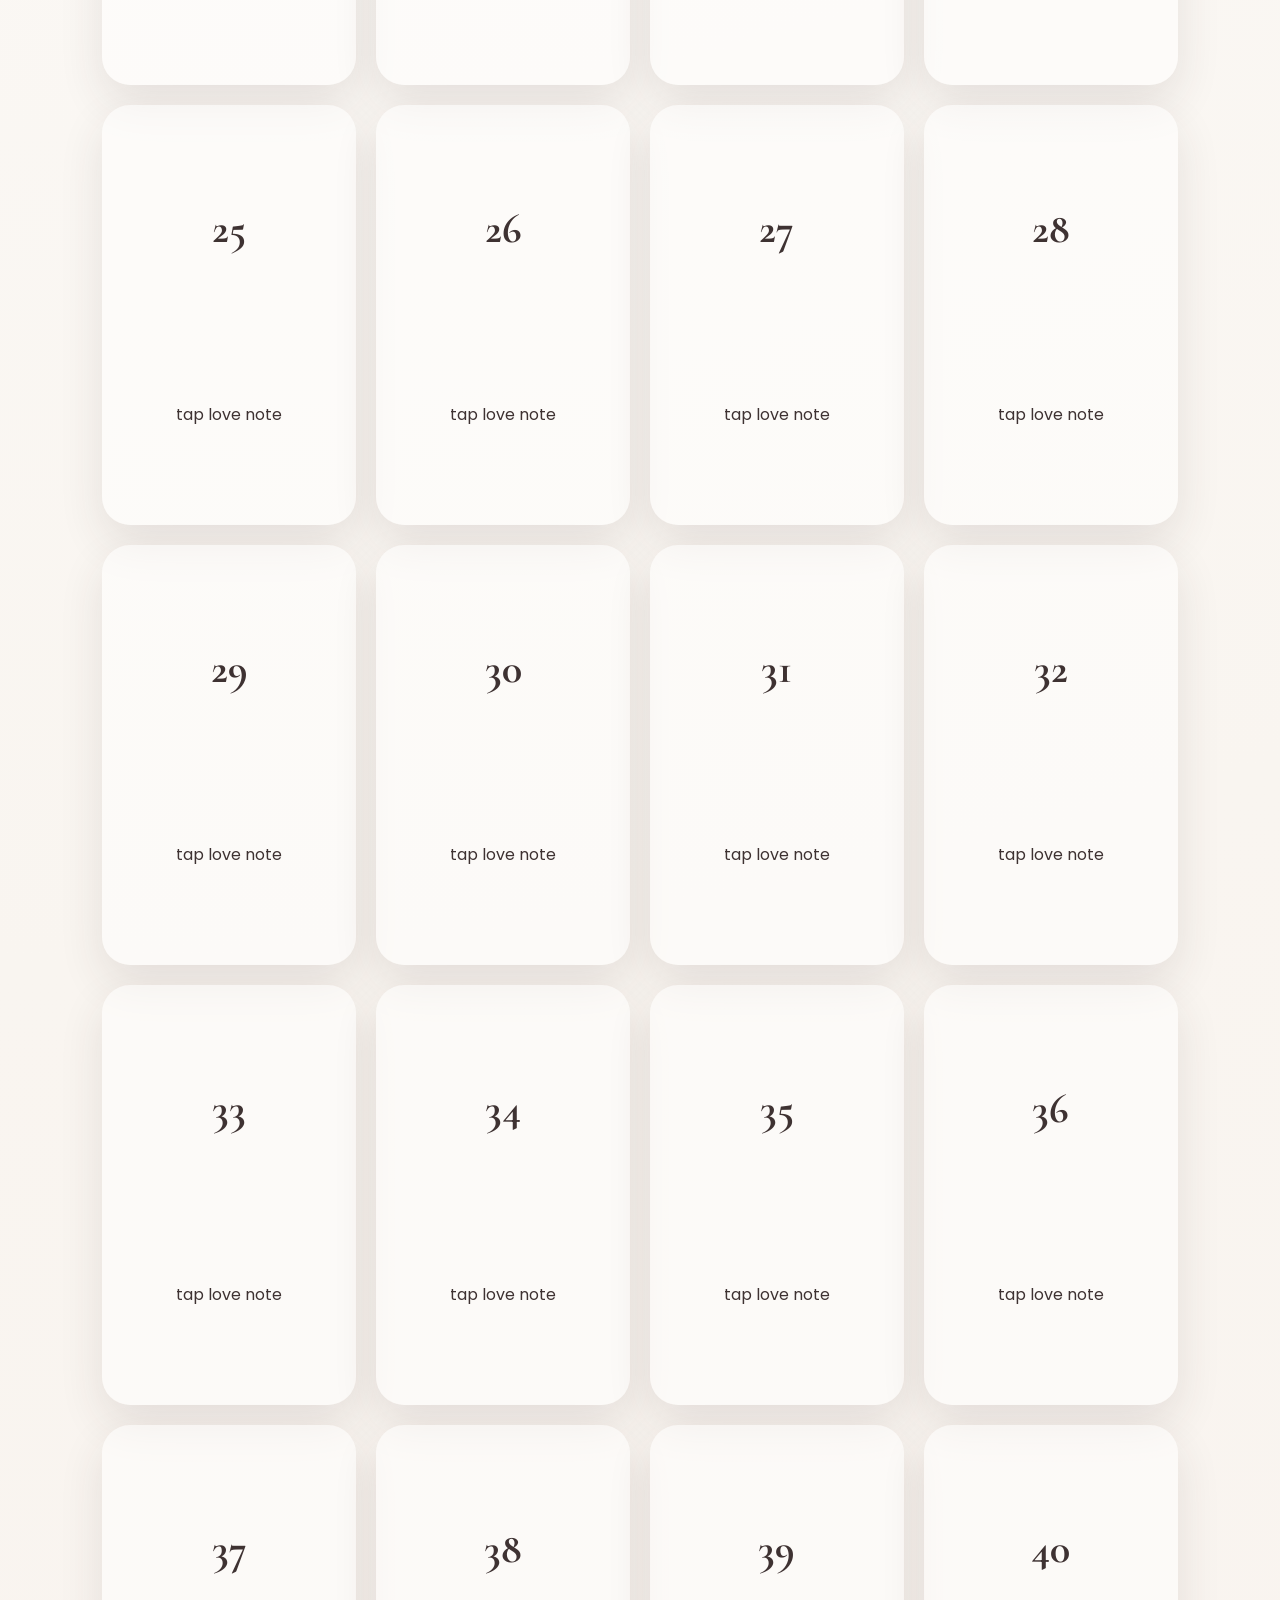
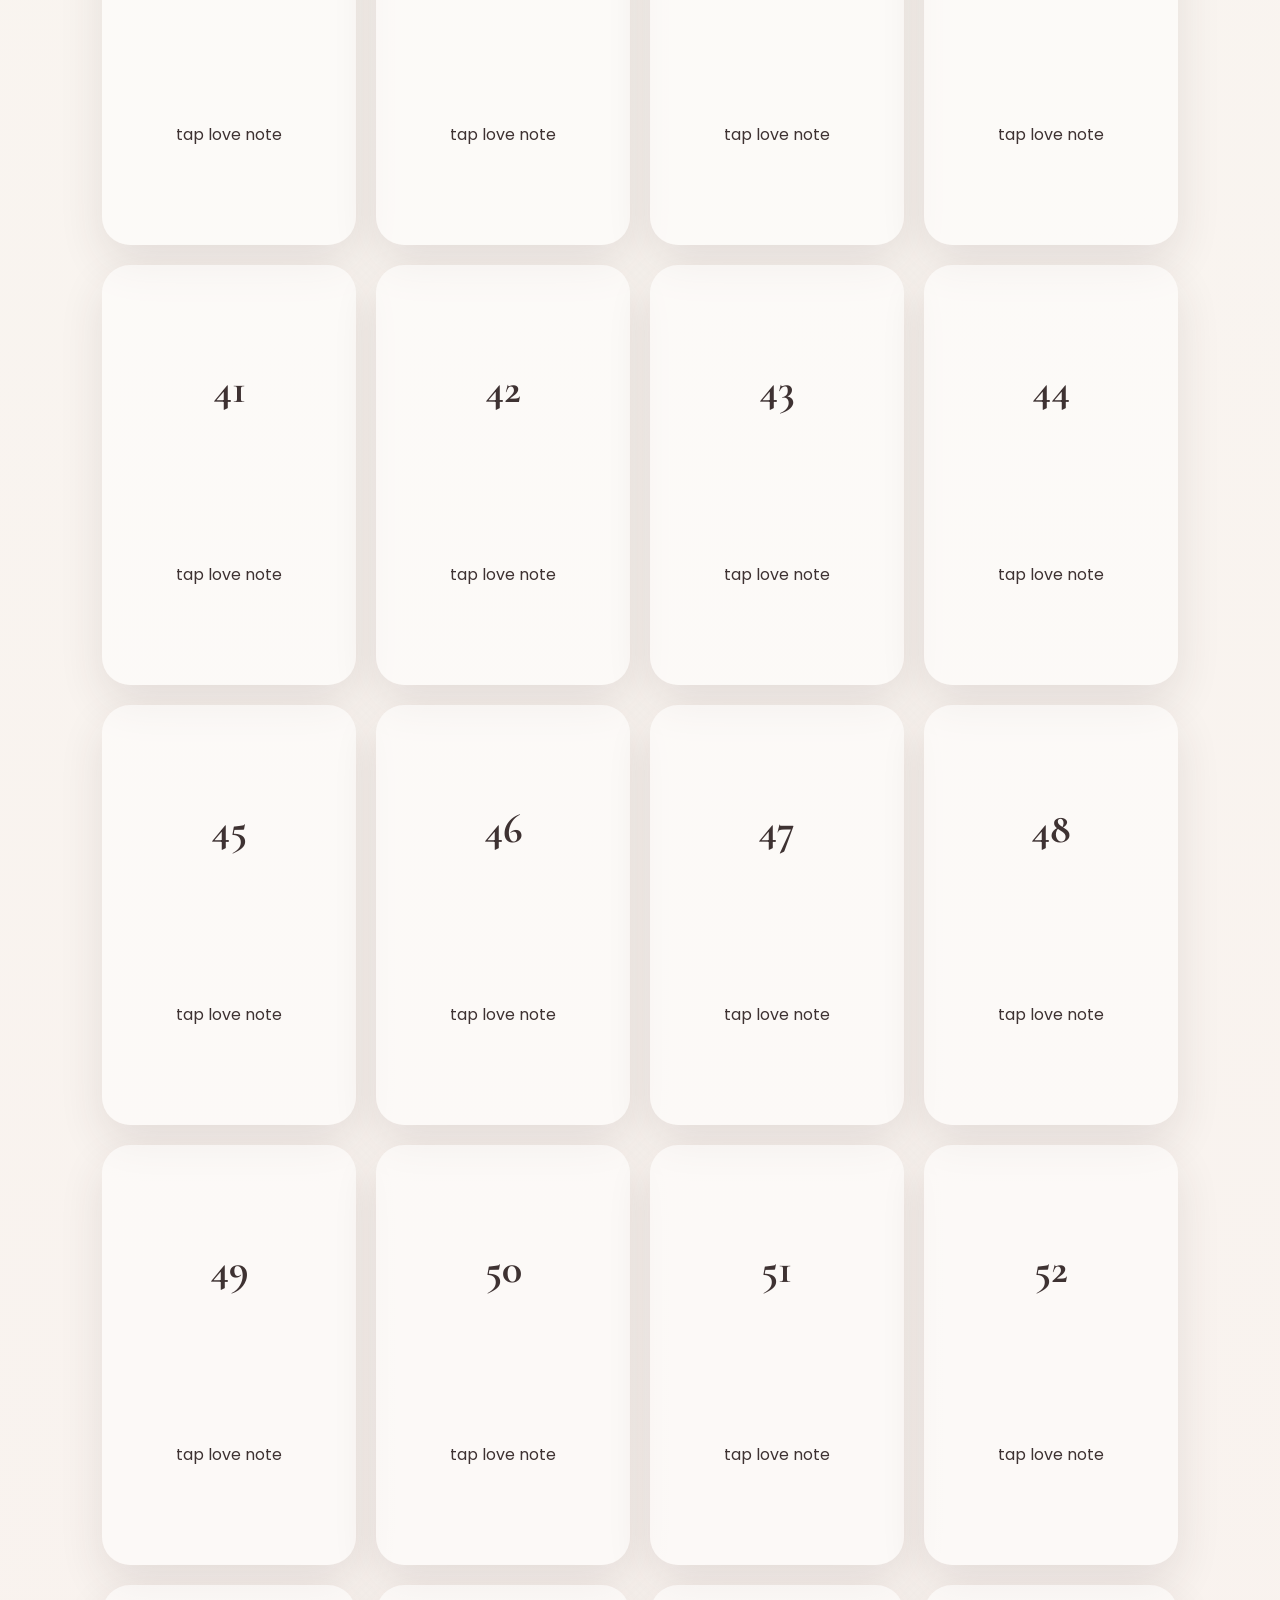
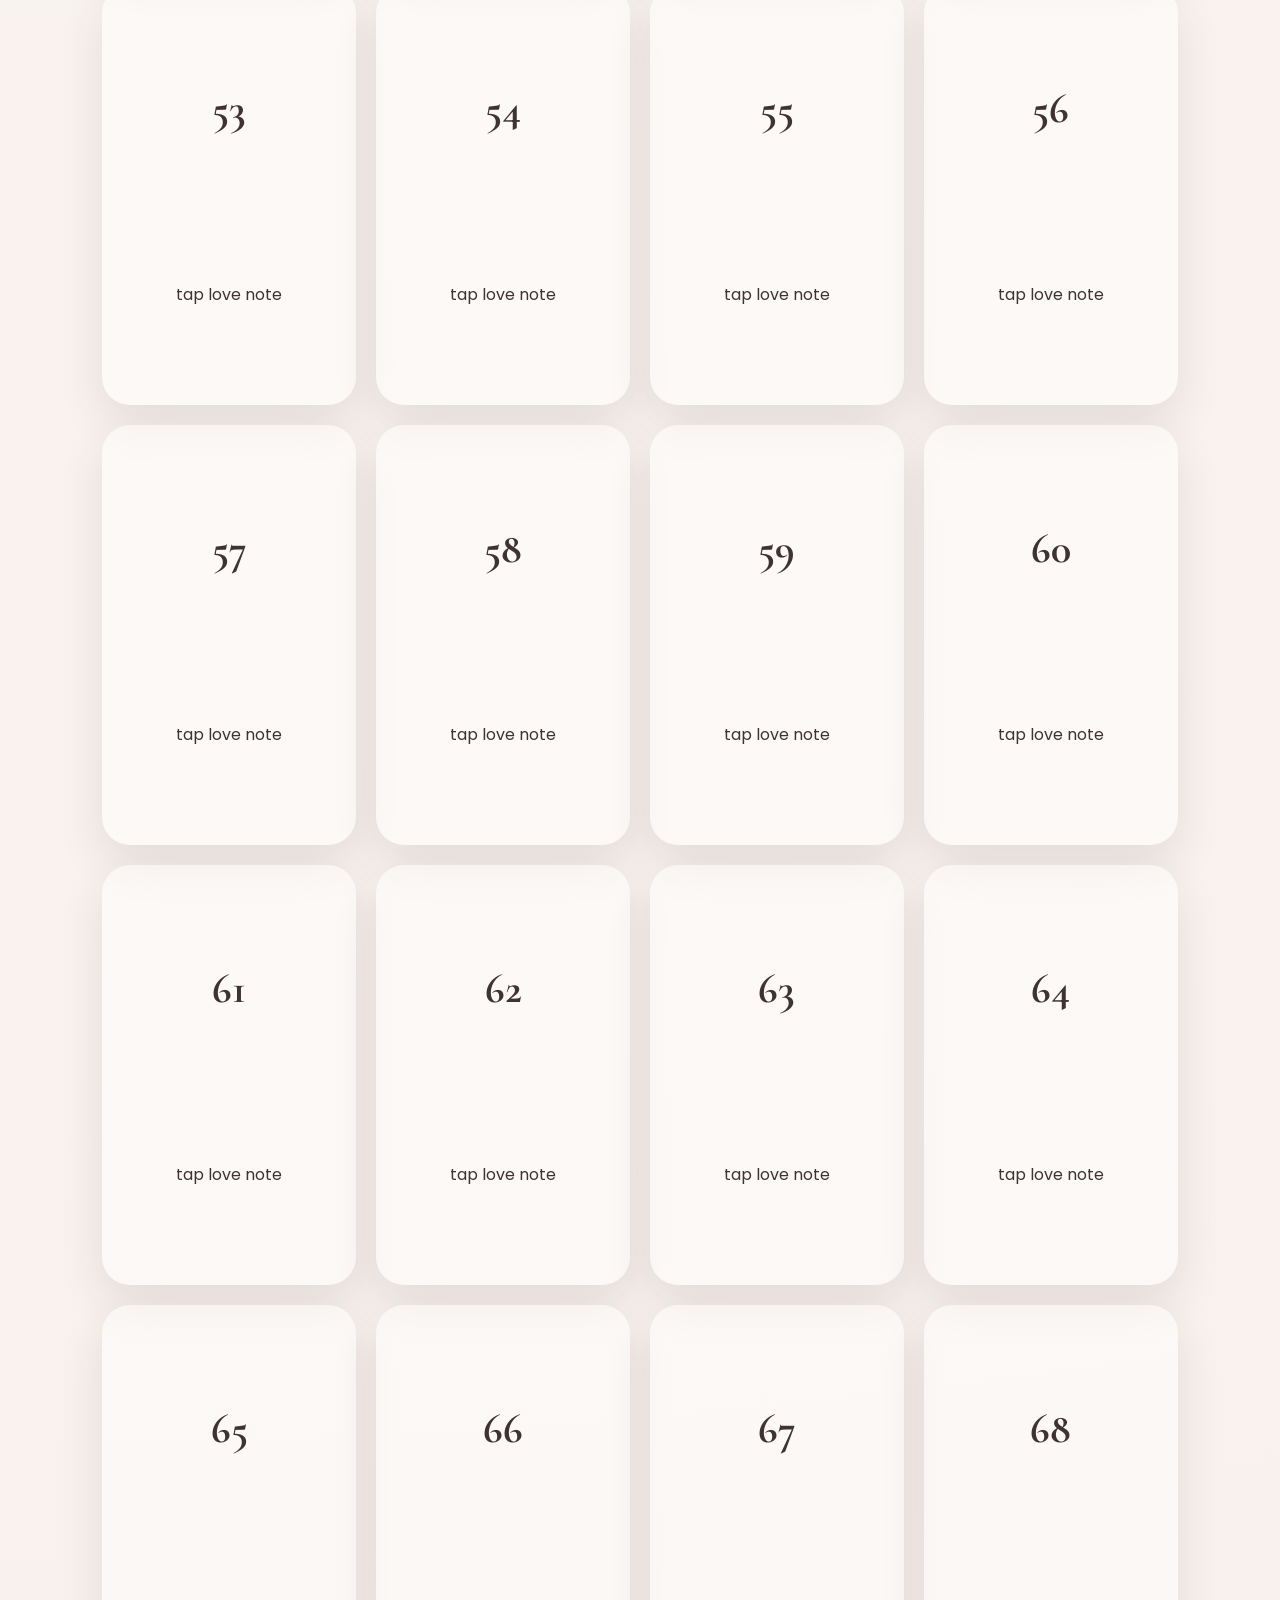
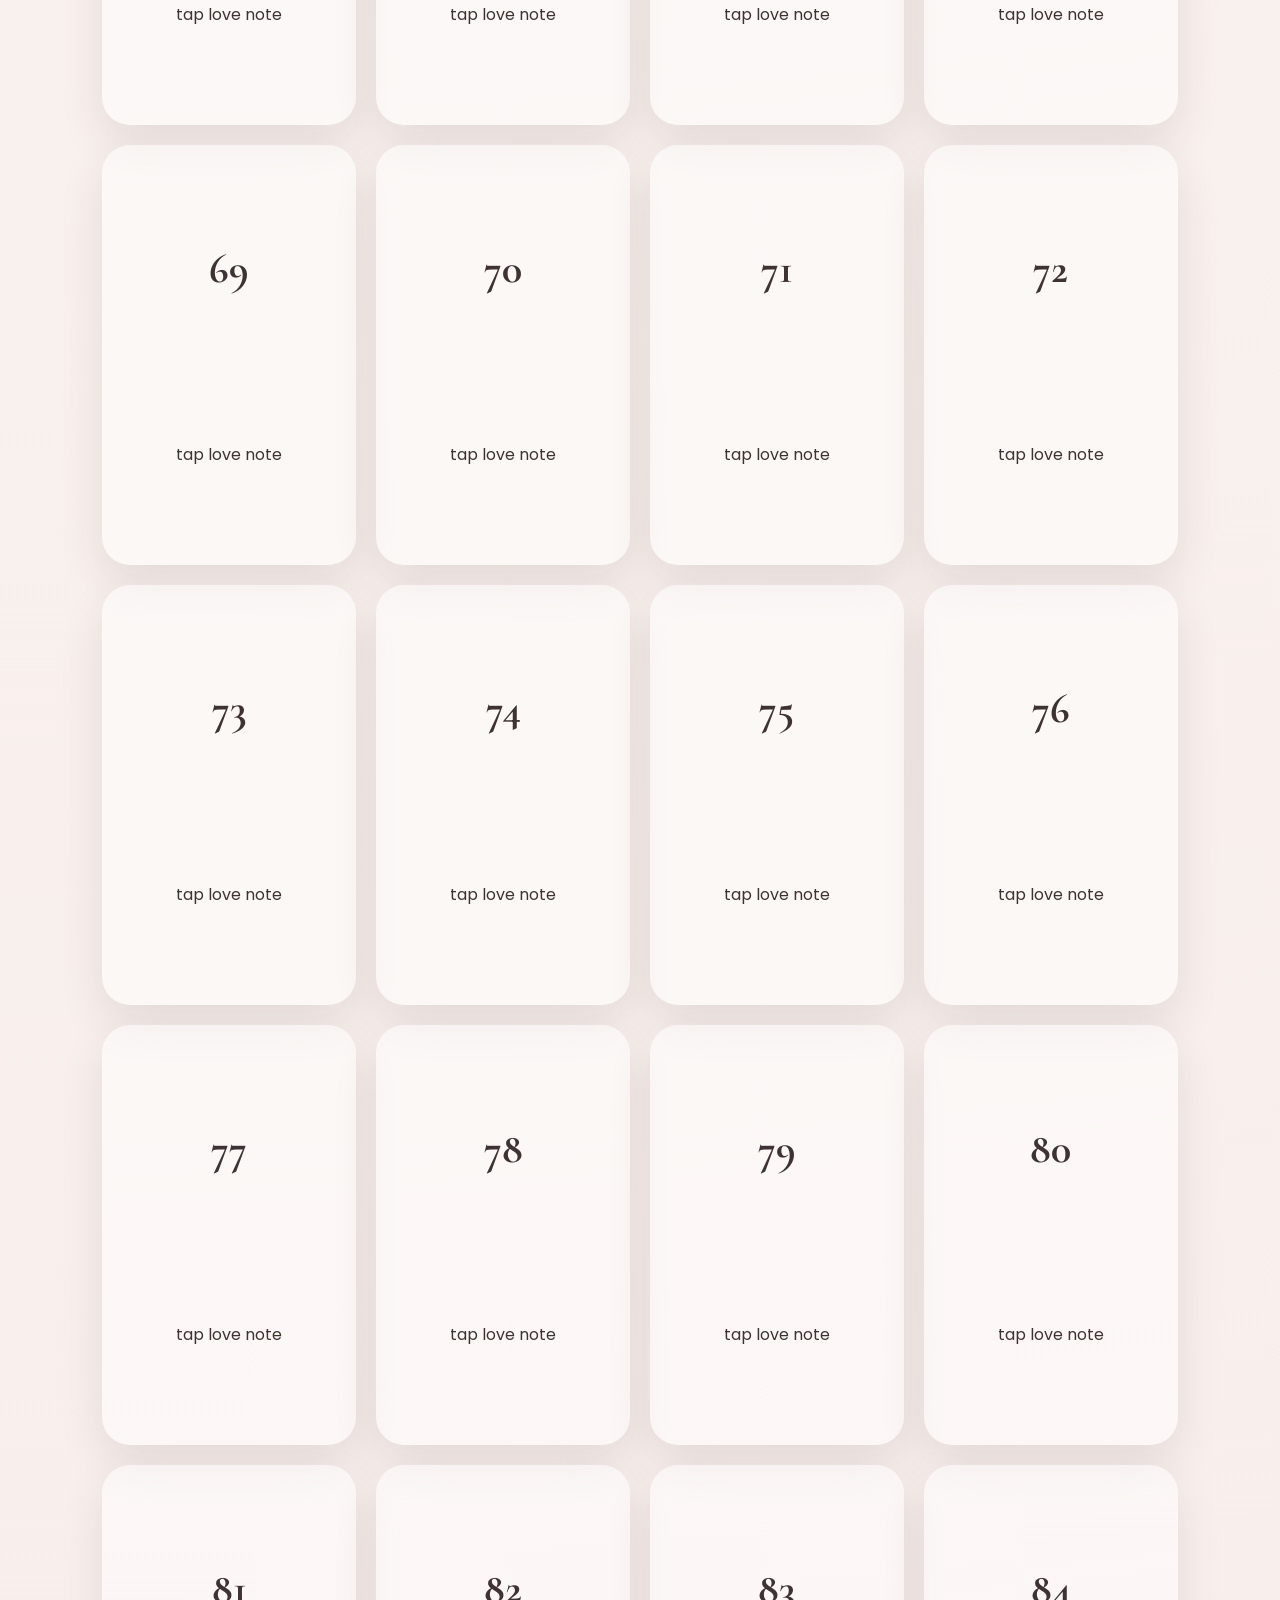
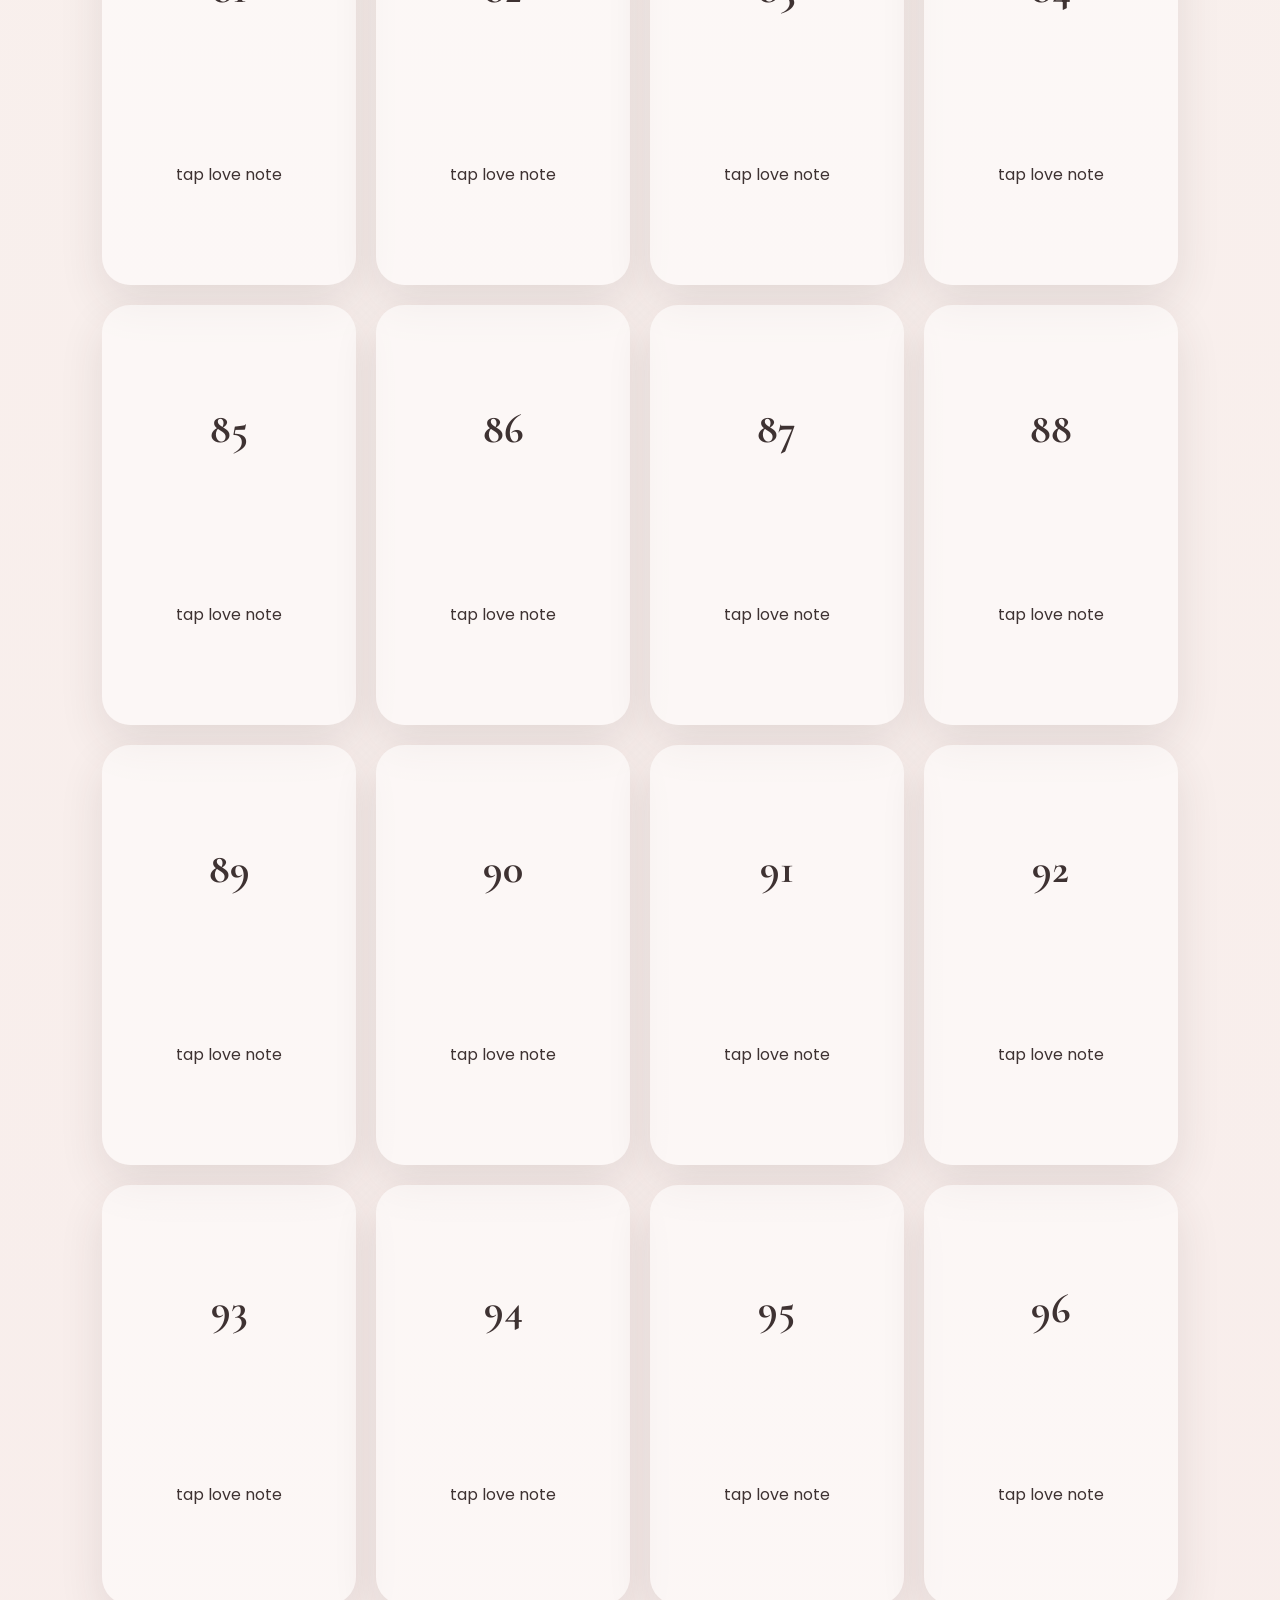
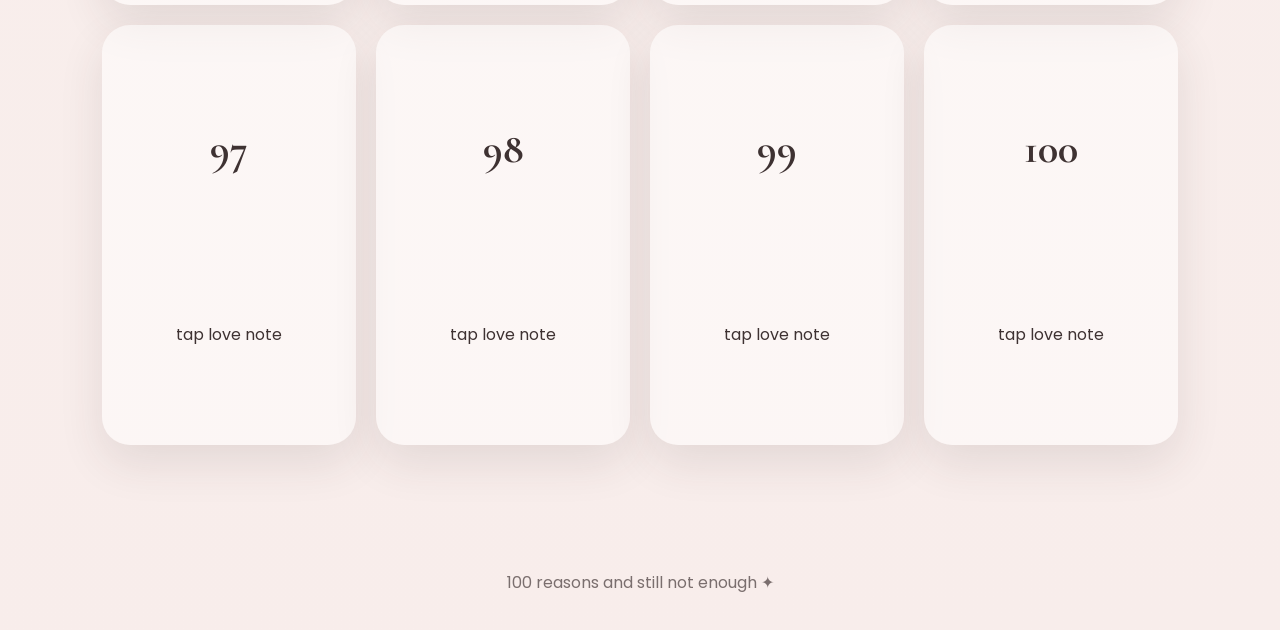
==== commit 6b5d5a38: "Add files via upload" ====
--- a/reasons.html
+++ b/reasons.html
@@ -5,7 +5,7 @@
   <meta name="viewport" content="width=device-width, initial-scale=1.0" />
   <title>Reasons | Avii💜</title>
   <link href="https://fonts.googleapis.com/css2?family=Cormorant+Garamond:wght@400;500;600;700&family=Dancing+Script:wght@500;600;700&family=Poppins:wght@300;400;500;600;700&display=swap" rel="stylesheet" />
-  <link rel="stylesheet" href="style.css" />
+  <link rel="stylesheet" href="style.css?v=5" />
 </head>
 <body>
   <div class="cursor-glow"></div>
@@ -34,6 +34,6 @@
   </section>
 
   <footer class="footer">100 reasons and still not enough ✦</footer>
-  <script src="script.js"></script>
+  <script src="script.js?v=5"></script>
 </body>
 </html>
--- a/style.css
+++ b/style.css
@@ -1375,3 +1375,64 @@
   10% { opacity: .85; }
   100% { transform: translateY(-110vh) rotate(25deg); opacity: 0; }
 }
+
+/* show full photos without cropping */
+.photo,
+.tall .photo,
+.wide .photo {
+  height: 380px !important;
+  background-size: contain !important;
+  background-repeat: no-repeat !important;
+  background-position: center !important;
+  background-color: #f6eef7 !important;
+}
+.reason-back {
+  background-size: 100% 100%, contain !important;
+  background-repeat: no-repeat, no-repeat !important;
+  background-position: center, center !important;
+  background-color: #2b2230 !important;
+}
+
+/* taller reason cards so full photos fit */
+.reason-card {
+  height: 360px !important;
+}
+.reason-back {
+  background-color: #2b2230 !important;
+}
+.reason-back p {
+  background: rgba(43, 34, 48, 0.72);
+  border-radius: 14px;
+  padding: 10px 12px;
+  font-size: 20px !important;
+}
+
+
+/* reason cards: full photo on a soft blurred copy of itself */
+.reason-card {
+  height: 420px !important;
+}
+.reason-back {
+  background-image: none !important;
+  overflow: hidden;
+  isolation: isolate;
+}
+.reason-back::before {
+  content: '';
+  position: absolute;
+  inset: -24px;
+  background: var(--img) center / cover no-repeat;
+  filter: blur(18px) brightness(0.75);
+  z-index: -2;
+}
+.reason-back::after {
+  content: '';
+  position: absolute;
+  inset: 0;
+  background: var(--img) center / contain no-repeat;
+  z-index: -1;
+}
+.reason-back p {
+  position: relative;
+  z-index: 2;
+}
